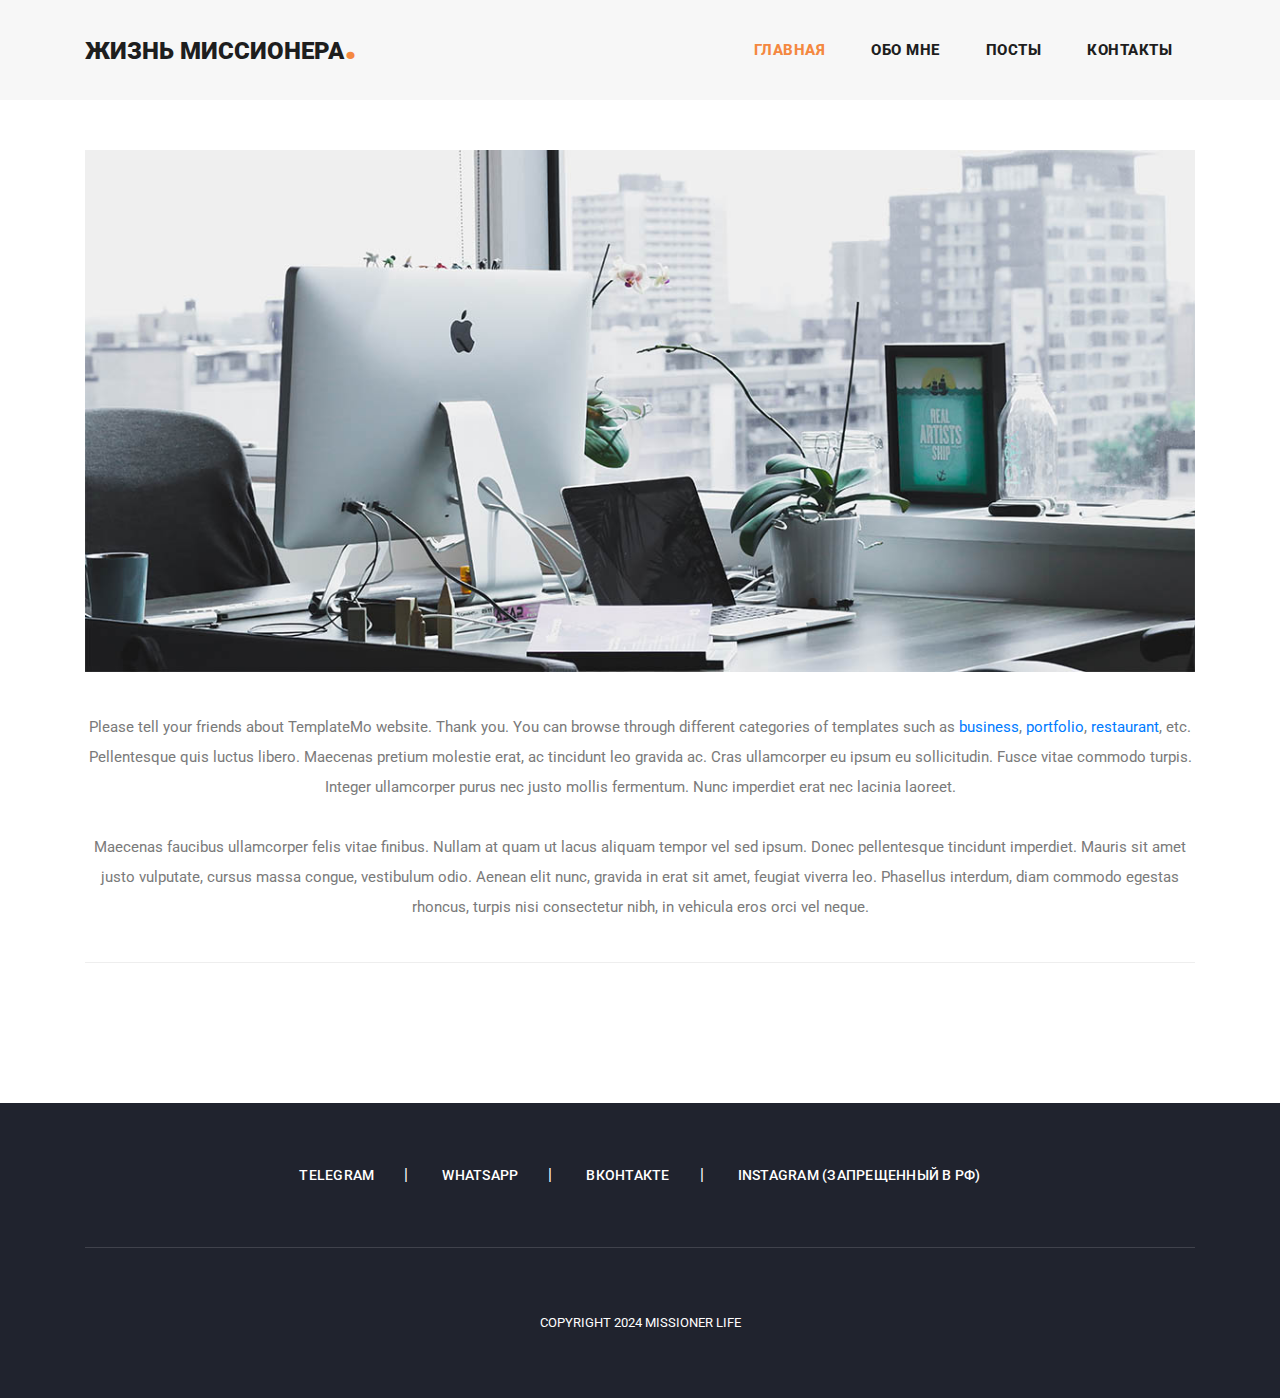
==== about.html @ b53db96b "04_11_24 Adding site." ====
<!DOCTYPE html>
<html lang="en">

  <head>

    <meta charset="utf-8">
    <meta name="viewport" content="width=device-width, initial-scale=1, shrink-to-fit=no">
    <meta name="description" content="">
    <meta name="author" content="TemplateMo">
    <link href="https://fonts.googleapis.com/css?family=Roboto:100,100i,300,300i,400,400i,500,500i,700,700i,900,900i&display=swap" rel="stylesheet">

    <title>Обо мне</title>

    <!-- Bootstrap core CSS -->
    <link href="vendor/bootstrap/css/bootstrap.min.css" rel="stylesheet">


    <!-- Additional CSS Files -->
    <link rel="stylesheet" href="assets/css/fontawesome.css">
    <link rel="stylesheet" href="assets/css/templatemo-stand-blog.css">
    <link rel="stylesheet" href="assets/css/owl.css">
<!--

TemplateMo 551 Stand Blog

https://templatemo.com/tm-551-stand-blog

-->
  </head>

  <body>

    <!-- ***** Preloader Start ***** -->
    <div id="preloader">
        <div class="jumper">
            <div></div>
            <div></div>
            <div></div>
        </div>
    </div>
    <!-- ***** Preloader End ***** -->

    <!-- Header -->
    <header class="" style="position: static;">
      <nav class="navbar navbar-expand-lg">
        <div class="container">
          <a class="navbar-brand" href="index.html"><h2>Жизнь Миссионера<em>.</em></h2></a>
          <button class="navbar-toggler" type="button" data-toggle="collapse" data-target="#navbarResponsive" aria-controls="navbarResponsive" aria-expanded="false" aria-label="Toggle navigation">
            <span class="navbar-toggler-icon"></span>
          </button>
          <div class="collapse navbar-collapse" id="navbarResponsive">
            <ul class="navbar-nav ml-auto">
              <li class="nav-item active">
                <a class="nav-link" href="index.html">Главная
                  <span class="sr-only">(current)</span>
                </a>
              </li>
              <li class="nav-item">
                <a class="nav-link" href="about.html">Обо мне</a>
              </li>
              <li class="nav-item">
                <a class="nav-link" href="blog.html">Посты</a>
              </li>
              <li class="nav-item">
                <a class="nav-link" href="contact.html">Контакты</a>
              </li>
            </ul>
          </div>
        </div>
      </nav>
    </header>


    <!-- Page Content -->
    <!-- Banner Starts Here -->
    <!-- Фото баннера -->
<!--
    <div class="heading-page header-text">
      <section class="page-heading">
        <div class="container">
          <div class="row">
            <div class="col-lg-12">
              <div class="text-content">
                <h4>about us</h4>
                <h2>more about us!</h2>
              </div>
            </div>
          </div>
        </div>
      </section>
    </div>
-->
    <!-- Фото баннера -->
    <!-- Banner Ends Here -->


    <section class="about-us" style="margin: 50px 0 0 0;">
      <div class="container">
        <div class="row">
          <div class="col-lg-12">
            <!-- Фото -->
            <img src="assets/images/about-us.jpg" alt="">
            <!-- Фото -->
            <!-- Текст под фото -->
            <p>Please tell your friends about TemplateMo website. Thank you. You can browse through different categories of templates such as <a rel="nofollow" href="https://templatemo.com/tag/business" target="_parent">business</a>, <a rel="nofollow" href="https://templatemo.com/tag/portfolio" target="_parent">portfolio</a>, <a rel="nofollow" href="https://templatemo.com/tag/restaurant" target="_parent">restaurant</a>, etc. Pellentesque quis luctus libero. Maecenas pretium molestie erat, ac tincidunt leo gravida ac. Cras ullamcorper eu ipsum eu sollicitudin. Fusce vitae commodo turpis. Integer ullamcorper purus nec justo mollis fermentum. Nunc imperdiet erat nec lacinia laoreet. <br><br>Maecenas faucibus ullamcorper felis vitae finibus. Nullam at quam ut lacus aliquam tempor vel sed ipsum. Donec pellentesque tincidunt imperdiet. Mauris sit amet justo vulputate, cursus massa congue, vestibulum odio. Aenean elit nunc, gravida in erat sit amet, feugiat viverra leo. Phasellus interdum, diam commodo egestas rhoncus, turpis nisi consectetur nibh, in vehicula eros orci vel neque.
            </p>
            <!-- Текст под фото -->
          </div>
        </div>
        <!-- Разделенный экран 50/50 -->
        <!--
        <div class="row">
          <div class="col-lg-6">
          <h4>Two-One Donec porttitor augue</h4>
          	<p>Quisque bibendum cursus viverra. Mauris at ex ipsum. Aenean condimentum urna nisl, eget interdum ante euismod vel. Aliquam at metus sit amet nunc dapibus posuere.</p>
          </div>
          <div class="col-lg-6">
          <h4>Two-Two Donec porttitor augue</h4>
          	<p>Maecenas et metus nisl. Morbi ac interdum metus. Aliquam erat volutpat. Donec posuere tortor vel volutpat consequat. Mauris sagittis magna vel tellus semper interdum et id sapien.</p>
          </div>
        </div>
        -->
        <!-- Разделенный экран 50/50 -->
      </div>
    </section>


    <footer>
      <div class="container">
        <div class="row">
          <!-- Ссылки на соц. сети -->
          <div class="col-lg-12">
            <ul class="social-icons">
              <li><a href="#">Telegram</a></li>
              <li><a href="#">Whatsapp</a></li>
              <li><a href="#">Вконтакте</a></li>
              <li><a href="#">Instagram (Запрещенный в РФ)</a></li>
            </ul>
          </div>
          <!-- Ссылки на соц. сети -->
          <div class="col-lg-12">
            <div class="copyright-text">
              <p>Copyright 2024 Missioner Life
            </div>
          </div>
        </div>
      </div>
    </footer>

    <!-- Bootstrap core JavaScript -->
    <script src="vendor/jquery/jquery.min.js"></script>
    <script src="vendor/bootstrap/js/bootstrap.bundle.min.js"></script>

    <!-- Additional Scripts -->
    <script src="assets/js/custom.js"></script>
    <script src="assets/js/owl.js"></script>
    <script src="assets/js/slick.js"></script>
    <script src="assets/js/isotope.js"></script>
    <script src="assets/js/accordions.js"></script>

    <script language = "text/Javascript">
      cleared[0] = cleared[1] = cleared[2] = 0; //set a cleared flag for each field
      function clearField(t){                   //declaring the array outside of the
      if(! cleared[t.id]){                      // function makes it static and global
          cleared[t.id] = 1;  // you could use true and false, but that's more typing
          t.value='';         // with more chance of typos
          t.style.color='#fff';
          }
      }
    </script>

  </body>
</html>
---- assets/css/templatemo-stand-blog.css ----
/* 

TemplateMo 551 Stand Blog

https://templatemo.com/tm-551-stand-blog

*/

body {
  font-family: 'Roboto', sans-serif;
  overflow-x: hidden;
  text-rendering: optimizeLegibility;
  -webkit-font-smoothing: antialiased;
  -moz-osx-font-smoothing: grayscale;
}
p {
	margin-bottom: 0px;
	font-size: 15px;
	font-weight: 400;
	color: #7a7a7a;
	line-height: 30px;
}
a {
	text-decoration: none!important;
}
ul {
	padding: 0;
	margin: 0;
	list-style: none;
}

h1,h2,h3,h4,h5,h6 {
	margin: 0px;
}

.main-button a {
	display: inline-block;
	background-color: #f48840;
	color: #fff;
	font-size: 13px;
	font-weight: 500;
	padding: 12px 20px;
	text-transform: uppercase;
	transition: all .3s;
}

.main-button a:hover {
	background-color: #fb9857;
}

.heading-page {
	padding-top: 110px;
}

.page-heading {
	margin: 0px 10px;
	padding: 120px 0px;
	text-align: left;
	background-position: center center;
	background-repeat: no-repeat;
	background-size: cover;
	background-image: url(../images/heading-bg.jpg);
}

.page-heading .text-content h4 {
	color: #f48840;
	font-size: 18px;
	text-transform: uppercase;
	font-weight: 900;
	letter-spacing: 0.5px;
	margin-bottom: 15px;
}

.page-heading .text-content h2 {
	color: #fff;
	font-size: 36px;
	font-weight: 700;
	text-transform: uppercase;
	letter-spacing: 0.5px;
}

#preloader {
  overflow: hidden;
  background: #f48840;
  left: 0;
  right: 0;
  top: 0;
  bottom: 0;
  position: fixed;
  z-index: 9999999;
  color: #fff;
}

#preloader .jumper {
  left: 0;
  top: 0;
  right: 0;
  bottom: 0;
  display: block;
  position: absolute;
  margin: auto;
  width: 50px;
  height: 50px;
}

#preloader .jumper > div {
  background-color: #fff;
  width: 10px;
  height: 10px;
  border-radius: 100%;
  -webkit-animation-fill-mode: both;
  animation-fill-mode: both;
  position: absolute;
  opacity: 0;
  width: 50px;
  height: 50px;
  -webkit-animation: jumper 1s 0s linear infinite;
  animation: jumper 1s 0s linear infinite;
}

#preloader .jumper > div:nth-child(2) {
  -webkit-animation-delay: 0.33333s;
  animation-delay: 0.33333s;
}

#preloader .jumper > div:nth-child(3) {
  -webkit-animation-delay: 0.66666s;
  animation-delay: 0.66666s;
}

@-webkit-keyframes jumper {
  0% {
    opacity: 0;
    -webkit-transform: scale(0);
    transform: scale(0);
  }
  5% {
    opacity: 1;
  }
  100% {
    -webkit-transform: scale(1);
    transform: scale(1);
    opacity: 0;
  }
}

@keyframes jumper {
  0% {
    opacity: 0;
    -webkit-transform: scale(0);
    transform: scale(0);
  }
  5% {
    opacity: 1;
  }
  100% {
    opacity: 0;
  }
}


/* Header Style */
header {
	position: absolute;
	z-index: 99999;
	width: 100%;
	height: 100px;
	background-color: #f7f7f7;
	-webkit-transition: all 0.3s ease-in-out 0s;
    -moz-transition: all 0.3s ease-in-out 0s;
    -o-transition: all 0.3s ease-in-out 0s;
    transition: all 0.3s ease-in-out 0s;
}
header .navbar {
	padding: 25px 0px;
}
.background-header .navbar {
	padding: 17px 0px;
}
.background-header {
	top: 0;
	height: 80px;
	position: fixed;
	box-shadow: 0px 1px 10px rgba(0,0,0,0.1);
}
.background-header .navbar-brand h2 {
	color: #121212!important;
}
.background-header .navbar-nav a.nav-link {
	color: #1e1e1e!important;
}
.background-header .navbar-nav .nav-link:hover,
.background-header .navbar-nav .active>.nav-link,
.background-header .navbar-nav .nav-link.active,
.background-header .navbar-nav .nav-link.show,
.background-header .navbar-nav .show>.nav-link {
	color: #f48840!important;
}
.navbar .navbar-brand {
	float: 	left;
	margin-top: -12px;
	outline: none;
}
.navbar .navbar-brand h2 {
	color: #1e1e1e;
	text-transform: uppercase;
	font-size: 24px;
	font-weight: 900;
	-webkit-transition: all .3s ease 0s;
    -moz-transition: all .3s ease 0s;
    -o-transition: all .3s ease 0s;
    transition: all .3s ease 0s;
}
.navbar .navbar-brand h2 em {
	font-size: 44px;
	font-style: normal;
	color: #f48840;
}
#navbarResponsive {
	z-index: 999;
}
.navbar-collapse {
	text-align: center;
}
.navbar .navbar-nav .nav-item {
	margin: 0px 15px;
}
.navbar .navbar-nav a.nav-link {
	text-transform: capitalize;
	font-size: 15px;
	font-weight: 800;
	text-transform: uppercase;
	letter-spacing: 0.5px;
	color: #1e1e1e;
	transition: all 0.3s;
}
.navbar .navbar-nav .nav-link:hover,
.navbar .navbar-nav .active>.nav-link,
.navbar .navbar-nav .nav-link.active,
.navbar .navbar-nav .nav-link.show,
.navbar .navbar-nav .show>.nav-link {
	color: #f48840;
}
.navbar .navbar-toggler-icon {
	background-image: none;
}
.navbar .navbar-toggler {
	border-color: #fff;
	background-color: #f48840;	
	height: 46px;
	outline: none;
	border-radius: 0px;
	position: absolute;
	right: 30px;
	top: 25px;
}
.navbar .navbar-toggler-icon:after {
	content: '\f0c9';
	color: #fff;
	font-size: 18px;
	line-height: 30px;
	font-family: 'FontAwesome';
}



/* Banner Style */
.main-banner .container-fluid {
	padding: 0px 10px;
	margin-bottom: -24px;
}
.owl-banner {
	padding-top: 110px;
}

.owl-banner .item {
	position: relative;
}

.owl-banner .item .item-content {
	position: absolute;
	bottom: 40px;
	left: 40px;
}

.owl-banner .item .item-content .meta-category span {
	color: #f48840;
	font-size: 18px;
	text-transform: uppercase;
	font-weight: 900;
	letter-spacing: 0.25px;
}

.owl-banner .item .item-content h4 {
	font-size: 24px;
	font-weight: 900;
	color: #fff;
	letter-spacing: 0.5px;
	text-transform: capitalize;
	margin: 10px 0px 12px 0px;
}

.owl-banner .item .item-content ul li {
	display: inline-block;
	margin-right: 8px;
}

.owl-banner .item .item-content ul li:after {
	content: '|';
	color: #fff;
	margin-left: 8px;
}

.owl-banner .item .item-content ul li:last-child::after {
	display: none;
}

.owl-banner .item .item-content ul li a {
	font-size: 14px;
	color: #fff;
	font-weight: 500;
	transition: all .3s;
}

.owl-banner .item .item-content ul li a:hover {
	color: #f48840;
}

.owl-banner .owl-nav {
	position: absolute;
	top: 50%;
	width: 100%;
}

.owl-banner .owl-nav .owl-prev {
	position: absolute;
	left: 40px;
}

.owl-banner .owl-nav .owl-next {
	position: absolute;
	right: 40px;
}

.owl-banner .owl-nav button {
	outline: none;
}

.owl-banner .owl-nav button span {
	color: #fff;
	font-size: 36px;
	width: 60px;
	height: 60px;
	display: inline-block;
	text-align: center;
	line-height: 60px;
	background-color: rgba(250,250,250,0.3);
}


/* Call To Action */

.call-to-action {
	margin-top: 100px;
}

.call-to-action .main-content {
	padding: 40px;
	background-image: url(../images/cta-bg.jpg);
	background-position: center center;
	background-repeat: no-repeat;
	background-size: cover;
}

.call-to-action .main-content span {
	color: #f48840;
	font-size: 18px;
	font-weight: 900;
	letter-spacing: 0.5px;
}

.call-to-action .main-content h4 {
	margin-bottom: 0px;
	margin-top: 12px;
	color: #fff;
	font-size: 26px;
	font-weight: 900;
	letter-spacing: 0.25px;
}

.call-to-action .main-content .main-button {
	text-align: right;
	margin-top: 12px;
}



/* Blog Posts */

.blog-posts {
	margin-top: 100px;
}

.blog-posts .blog-post {
	margin-bottom: 30px;
}

.blog-posts .blog-thumb img {
	width: 100%;
	overflow: hidden;
}

.blog-posts .down-content {
	padding: 40px;
	border-right: 1px solid #eee;
	border-left: 1px solid #eee;
	border-bottom: 1px solid #eee;
}

.blog-posts .down-content span {
	font-size: 18px;
	text-transform: uppercase;
	letter-spacing: 0.5px;
	font-weight: 900;
	color: #f48840;
}

.blog-posts .down-content h4 {
	font-size: 24px;
	text-transform: capitalize;
	letter-spacing: 0.5px;
	font-weight: 900;
	color: #20232e;
	margin: 10px 0px 12px 0px;
}

.blog-posts .down-content ul.post-info li {
	display: inline-block;
	margin-right: 8px;
}

.blog-posts .down-content ul.post-info li:after {
	content: '|';
	color: #aaa;
	margin-left: 8px;
}

.blog-posts .down-content h4 {
	font-size: 20px;
	letter-spacing: 0.25px;
}

.grid-system .down-content ul.post-info li {
	margin-right: 3px;
}

.grid-system .down-content ul.post-info li:after {
	margin-left: 5px;
}

.blog-posts .down-content ul.post-info li:last-child::after {
	display: none;
}

.blog-posts .down-content ul.post-info li a {
	font-size: 14px;
	color: #aaa;
	font-weight: 400;
	transition: all .3s;
}

.blog-posts .down-content ul.post-info li a:hover {
	color: #f48840;
}

.blog-posts .down-content p {
	padding: 25px 0px;
	margin: 25px 0px;
	border-top: 1px solid #eee;
	border-bottom: 1px solid #eee;
}

.blog-posts .down-content ul.post-share {
	text-align: right;
}

.blog-posts .down-content ul.post-tags li,
.blog-posts .down-content ul.post-share li {
	display: inline-block;
}

.blog-posts .down-content ul.post-tags li:first-child i,
.blog-posts .down-content ul.post-share li:first-child i {
	color: #f48840;
	margin-right: 5px;
}

.blog-posts .down-content ul.post-tags li,
.blog-posts .down-content ul.post-share li {
	color: #aaa;
}

.blog-posts .down-content ul.post-tags li a,
.blog-posts .down-content ul.post-share li a {
	font-size: 14px;
	color: #aaa;
	font-weight: 400;
	transition: all .3s;
}

.blog-posts .down-content ul.post-tags li a:hover,
.blog-posts .down-content ul.post-share li a:hover {
	color: #f48840;
}

.blog-posts .main-button a {
	height: 60px;
	line-height: 60px;
	padding: 0px;
	width: 100%;
	text-align: center;
}

ul.page-numbers {
	text-align: center;
}

ul.page-numbers li {
	display: inline-block;
	margin: 0px 5px;
}

ul.page-numbers li a {
	width: 50px;
	height: 50px;
	display: inline-block;
	text-align: center;
	line-height: 50px;
	font-size: 15px;
	color: #7a7a7a;
	border: 1px solid #eee;
	font-weight: 500;
	transition: all 0.3s;
}

ul.page-numbers li.active a {
	background-color: #f48840;
	border-color: #f48840;
	color: #fff;
}

ul.page-numbers li a:hover {
	color: #f48840;
}

.blog-posts .sidebar-heading h2 {
	font-size: 18px;
	text-transform: uppercase;
	font-weight: 900;
	letter-spacing: 0.5px;
	color: #20232e;
	border-bottom: 1px solid #eee;
	padding-bottom: 15px;
	margin-bottom: 25px;
}

.blog-posts .comments {
	margin-top: 30px;
}

.blog-posts .comments ul li {
	display: inline-block;
	margin-bottom: 20px;
	padding-bottom: 20px;
	border-bottom: 1px solid #eee;
}

.blog-posts .comments ul li.replied {
	padding-left: 130px;
}

.blog-posts .comments ul li:last-child {
	margin-bottom: 0px;
	padding-bottom: 0px;
	border-bottom: none;
}

.blog-posts .comments ul li .author-thumb {
	display: inline;
	float: left;
}

.blog-posts .comments ul li .author-thumb img {
	max-width: 100px;
	display: inline;
}

.blog-posts .comments ul li .right-content {
	margin-left: 130px;
}

.blog-posts .comments ul li .right-content h4 {
	color: #20232e;
	font-size: 19px;
	font-weight: 900;
	letter-spacing: 0.5px;
}

.blog-posts .comments ul li .right-content h4 span {
	font-size: 14px;
    color: #aaa;
	font-weight: 400;
	letter-spacing: 0.25px;
	margin-left: 20px;
}

.blog-posts .submit-comment {
	margin-top: 60px;
}

.blog-posts .submit-comment input {
	width: 100%;
	height: 46px;
	border: 1px solid #eee;
	font-size: 13px;
	text-transform: uppercase;
	font-weight: 500;
	color: #7a7a7a;
	outline: none;
	padding: 0px 15px;
	margin-bottom: 30px;
}

.blog-posts .submit-comment textarea {
	width: 100%;
	height: 46px;
	border: 1px solid #eee;
	font-size: 13px;
	text-transform: uppercase;
	font-weight: 500;
	color: #7a7a7a;
	outline: none;
	padding: 10px 15px;
	margin-bottom: 30px;
	height: 180px;
	max-height: 220px;
	max-width: 100%;
	min-width: 160px;
}

.blog-posts .submit-comment input::placeholder,
.blog-posts .submit-comment textarea::placeholder {
	color: #aaa;
}

.blog-posts .submit-comment button {
	display: inline-block;
	background-color: #f48840;
	color: #fff;
	font-size: 13px;
	font-weight: 500;
	padding: 12px 20px;
	text-transform: uppercase;
	transition: all .3s;
	border: none;
	outline: none;
}

.blog-posts .submit-comment button:hover {
	background-color: #fb9857;
}

/* Sidebar */

.sidebar {
	margin-left: 30px;
}

.sidebar .sidebar-item {
	margin-top: 50px;
}

.sidebar .search {
	margin-top: 0px;
}

.sidebar .sidebar-heading h2 {
	font-size: 18px;
	text-transform: uppercase;
	font-weight: 900;
	letter-spacing: 0.5px;
	color: #20232e;
	border-bottom: 1px solid #eee;
	padding-bottom: 15px;
	margin-bottom: 25px;
}

.sidebar .search input {
	width: 100%;
	height: 50px;
	border: 1px solid #eee;
	font-size: 13px;
	text-transform: uppercase;
	font-weight: 500;
	color: #7a7a7a;
	outline: none;
	padding: 0px 15px;
}

.sidebar .search input::placeholder {
	color: #aaa;
}

.sidebar .recent-posts ul li {
	margin-bottom: 15px;
	padding-bottom: 15px;
	border-bottom: 1px solid #eee;
}

.sidebar .recent-posts ul li:last-child {
	margin-bottom: 0px;
	padding-bottom: 0px;
	border-bottom: none;
}

.sidebar .recent-posts ul li h5 {
	font-size: 19px;
	font-weight: 900;
	color: #20232e;
	line-height: 30px;
	transition: all 0.3s;
}

.sidebar .recent-posts ul li h5:hover {
	color: #f48840;
}

.sidebar .recent-posts ul li span {
	display: block;
	font-size: 14px;
	color: #aaa;
	margin-top: 8px;
}

.sidebar .categories ul li {
	margin-bottom: 15px;
}

.sidebar .categories ul li:last-child {
	margin-bottom: 0px;
}

.sidebar .categories ul li a {
	font-size: 15px;
	font-weight: 700;
	color: #20232e;
	transition: all .3s;
}

.sidebar .categories ul li a:hover {
	color: #f48840;
}

.sidebar .tags ul li {
	margin-right: 6px;
	display: inline-block;
}

.sidebar .tags ul li {
	margin-bottom: 10px;
}

.sidebar .tags ul li a {
	font-size: 15px;
	font-weight: 500;
	color: #aaa;
	display: inline-block;
	border: 1px solid #eee;
	padding: 10px 18px;
	transition: all .3s;
}

.sidebar .tags ul li a:hover {
	background-color: #f48840;
	border-color: #f48840;
	color: #fff;
}


/* Footer */

footer {
	margin-top: 100px;
	text-align: center;
	background-color: #20232e;
	padding: 60px 0px;
}

footer ul.social-icons {
	padding-bottom: 60px;
	margin-bottom: 60px;
	border-bottom: 1px solid rgba(250,250,250,0.15);
}

footer ul.social-icons li {
	display: inline-block;
	margin-right: 30px;
}

footer ul.social-icons li:after {
	content: "|";
	color: #fff;
	margin-left: 30px;
}

footer ul.social-icons li:last-child {
	margin-right: 0px;
}

footer ul.social-icons li:last-child::after {
	display: none;
}

footer ul.social-icons li a {
	font-size: 14px;
	text-transform: uppercase;
	color: #fff;
	font-weight: 500;
	letter-spacing: 0.25px;
	transition: all .3s;
}

footer ul.social-icons li a:hover {
	color: #f48840;
}

footer p {
	font-size: 13px;
	text-transform: uppercase;
	color: #fff;
}

footer p a {
	color: #f48840;
}

footer p a:hover {
	color: #f48840;
}


/* Contact Form */

.contact-us .down-contact,
.contact-us #map {
	margin-top: 80px;
}

.contact-us .sidebar-heading h2 {
	font-size: 18px;
	text-transform: uppercase;
	font-weight: 900;
	letter-spacing: 0.5px;
	color: #20232e;
	border-bottom: 1px solid #eee;
	padding-bottom: 15px;
	margin-bottom: 25px;
}

.contact-us .contact-form input {
	width: 100%;
	height: 46px;
	border: 1px solid #eee;
	font-size: 13px;
	text-transform: uppercase;
	font-weight: 500;
	color: #7a7a7a;
	outline: none;
	padding: 0px 15px;
	margin-bottom: 30px;
}

.contact-us .contact-form textarea {
	width: 100%;
	height: 46px;
	border: 1px solid #eee;
	font-size: 13px;
	text-transform: uppercase;
	font-weight: 500;
	color: #7a7a7a;
	outline: none;
	padding: 10px 15px;
	margin-bottom: 30px;
	height: 180px;
	max-height: 220px;
	max-width: 100%;
	min-width: 160px;
}

.contact-us .contact-form input::placeholder,
.contact-us .contact-form textarea::placeholder {
	color: #aaa;
}

.contact-us .contact-form button {
	display: inline-block;
	background-color: #f48840;
	color: #fff;
	font-size: 13px;
	font-weight: 500;
	padding: 12px 20px;
	text-transform: uppercase;
	transition: all .3s;
	border: none;
	outline: none;
}

.contact-us .contact-form button:hover {
	background-color: #fb9857;
}

.contact-us .contact-information {
	margin-left: 30px;
}

.contact-us .contact-information ul li {
	margin-bottom: 15px;
	padding-bottom: 15px;
	border-bottom: 1px solid #eee;
}

.contact-us .contact-information ul li:last-child {
	margin-bottom: 0px;
	padding-bottom: 0px;
	border-bottom: none;
}

.contact-us .contact-information ul li h5 {
	font-size: 19px;
	font-weight: 900;
	color: #20232e;
	line-height: 30px;
}

.contact-us .contact-information ul li span {
	display: block;
	font-size: 14px;
	color: #aaa;
	margin-top: 8px;
}


/* About Us */

.about-us {
	margin-top: 100px;
	text-align: center;
}

.about-us img {
	width: 100%;
	overflow: hidden;
}

.about-us p {
	margin: 40px 0px;
	border-bottom: 1px solid #eee;
	padding-bottom: 40px;
}

.about-us ul li {
	display: inline-block;
	margin: 0px 5px;
}

.about-us ul li a {
	width: 40px;
	height: 40px;
	text-align: center;
	line-height: 40px;
	display: inline-block;
	background-color: #212931;
	color: #fff;
	border-radius: 50%;
	transition: all .3s;
}

.about-us ul li a:hover {
	background-color: #f48840;
}


/* Responsive Style */
@media (max-width: 1250px) {
	.owl-banner .owl-nav .owl-prev {
		left: 0px;
	}
	.owl-banner .owl-nav .owl-next {
		right: 0px;
	}
	.owl-banner .owl-nav button span {
		width: 35px;
	}
	.owl-banner .item .item-content .meta-category span {
		font-size: 16px;
	}
	.owl-banner .item .item-content h4 {
		font-size: 20px;
	}
}
@media (max-width: 768px) {
	.owl-banner .owl-nav {
		display: none;
	}
}

@media (max-width: 992px) {
	.navbar .navbar-brand {
		position: absolute;
		left: 30px;
		top: 25px;
	}
	.background-header .navbar-brand,
	.background-header .navbar-toggler {
		top: 15px;
	}
	.navbar .navbar-brand {
		width: auto;
	}
	.navbar:after {
		display: none;
	}
	#navbarResponsive {
	    z-index: 99999;
	    position: absolute;
	    top: 80px;
	    left: 0;
	    width: 100%;
	    text-align: center;
	    background-color: #fff;
	    box-shadow: 0px 10px 10px rgba(0,0,0,0.1);
	}
	.navbar .navbar-nav .nav-item {
		border-bottom: 1px solid #eee;
	}
	.navbar .navbar-nav .nav-item:last-child {
		border-bottom: none;
	}
	.navbar .navbar-nav a.nav-link {
		padding: 15px 0px;
		color: #1e1e1e!important;
	}
	.navbar .navbar-nav .nav-link:hover,
	.navbar .navbar-nav .active>.nav-link,
	.navbar .navbar-nav .nav-link.active,
	.navbar .navbar-nav .nav-link.show,
	.navbar .navbar-nav .show>.nav-link {
		color: #f48840!important;
		border-bottom: none!important;
		padding-bottom: 15px;
	}
	.owl-banner .item .item-content .meta-category span {
		font-size: 18px;
	}
	.owl-banner .item .item-content {
		text-align: center;
		width: 80%;
		left: 50%;
		top: 50%;
		bottom: auto;
		transform: translate(-50%,-50%);
	}
	.owl-banner .item .item-content h4 {
		font-size: 24px;
	}
	.call-to-action {
		text-align: center;
	}
	.call-to-action .main-content .main-button {
		text-align: center;
		margin-top: 30px;
	}
	.sidebar {
		margin-left: 0px;
		margin-top: 60px;
		padding-top: 60px;
		border-top: 3px solid #f7f7f7;
	}
	.contact-us .contact-information {
		margin-left: 0px;
		margin-top: 60px;
	}
}
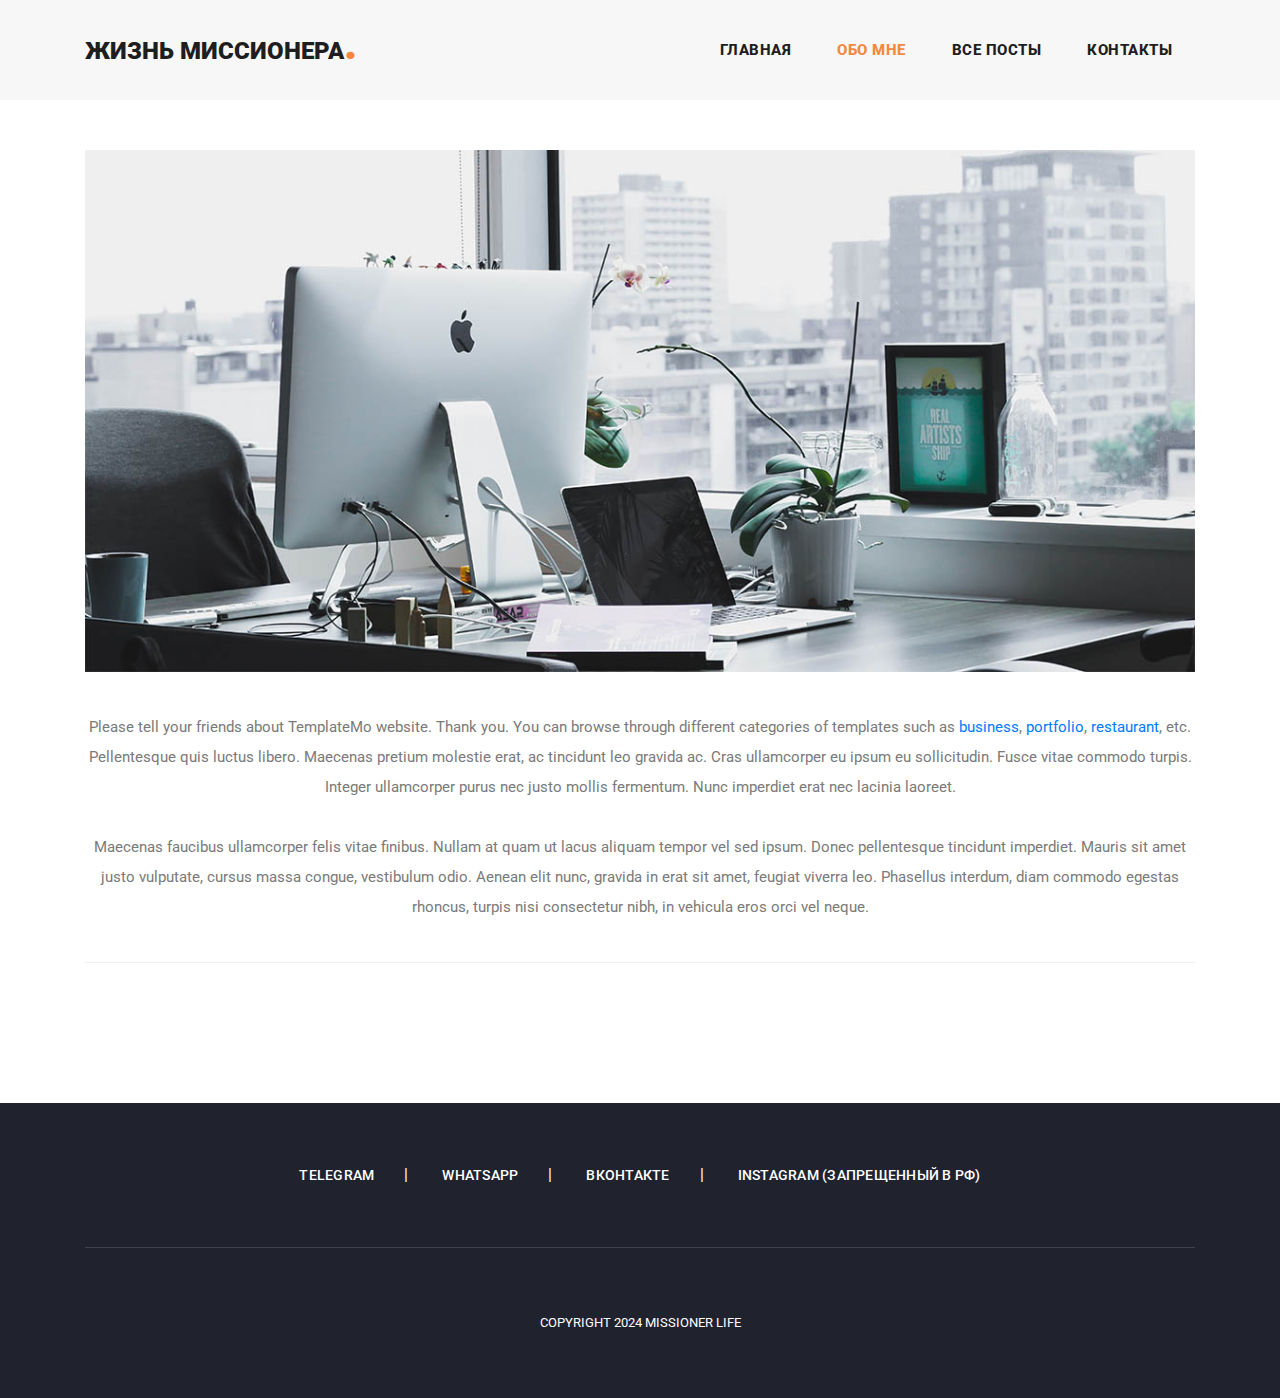
==== commit 5b8ecaaf: "15_11_24 Updating pages." ====
--- a/about.html
+++ b/about.html
@@ -50,16 +50,16 @@
           </button>
           <div class="collapse navbar-collapse" id="navbarResponsive">
             <ul class="navbar-nav ml-auto">
+              <li class="nav-item">
+                <a class="nav-link" href="index.html">Главная</a>
+              </li>
               <li class="nav-item active">
-                <a class="nav-link" href="index.html">Главная
+                <a class="nav-link" href="about.html">Обо мне
                   <span class="sr-only">(current)</span>
                 </a>
               </li>
               <li class="nav-item">
-                <a class="nav-link" href="about.html">Обо мне</a>
-              </li>
-              <li class="nav-item">
-                <a class="nav-link" href="blog.html">Посты</a>
+                <a class="nav-link" href="blog.html">Все посты</a>
               </li>
               <li class="nav-item">
                 <a class="nav-link" href="contact.html">Контакты</a>
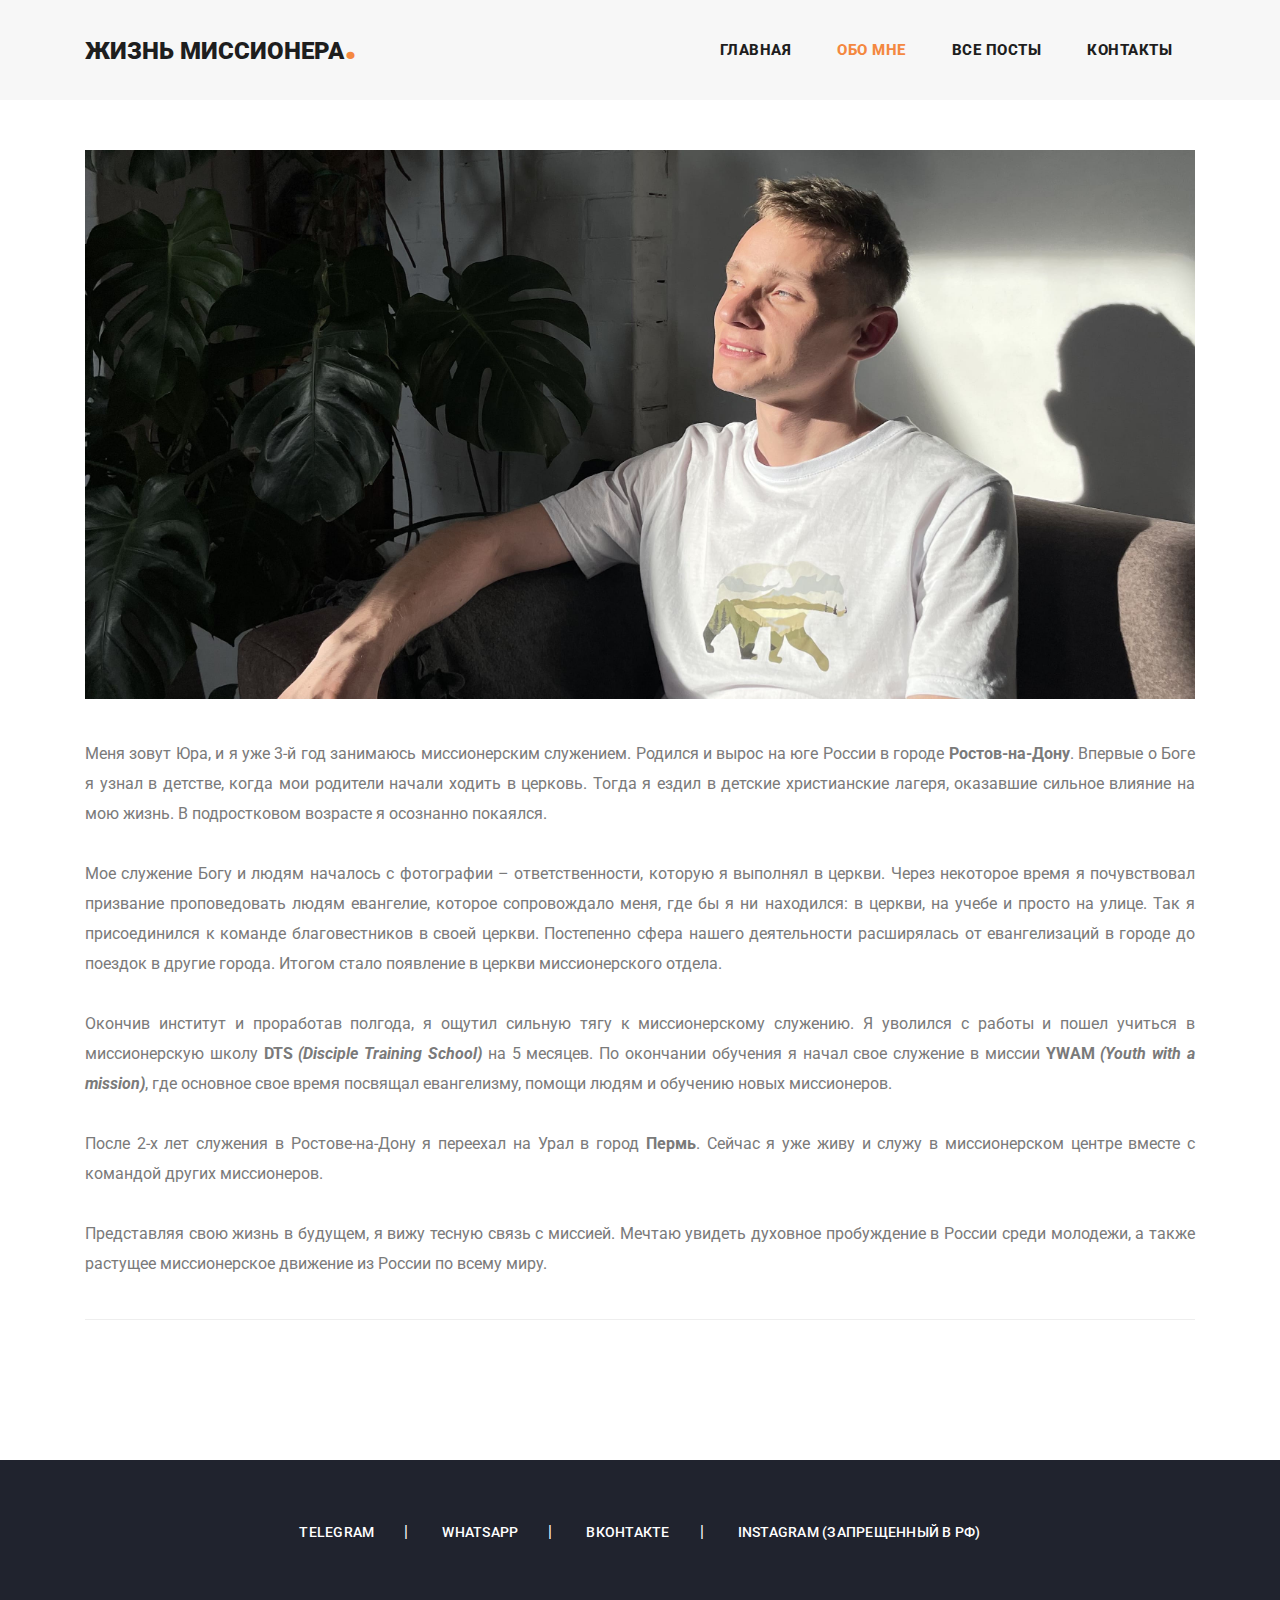
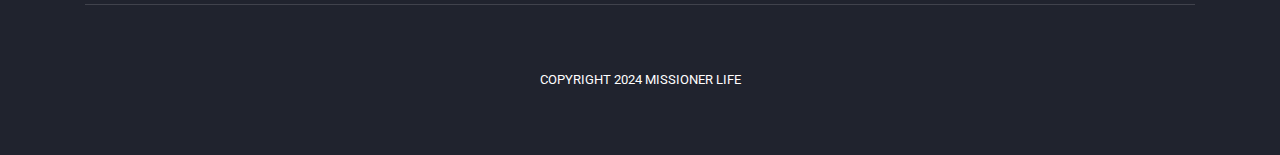
==== commit 440614d8: "25_11_24 News letter for september-october 2024" ====
--- a/about.html
+++ b/about.html
@@ -8,7 +8,8 @@
     <meta name="description" content="">
     <meta name="author" content="TemplateMo">
     <link href="https://fonts.googleapis.com/css?family=Roboto:100,100i,300,300i,400,400i,500,500i,700,700i,900,900i&display=swap" rel="stylesheet">
-
+    <link rel="icon" type="image/png" href="assets/images/favicon.png"/>
+    
     <title>Обо мне</title>
 
     <!-- Bootstrap core CSS -->
@@ -99,10 +100,15 @@
         <div class="row">
           <div class="col-lg-12">
             <!-- Фото -->
-            <img src="assets/images/about-us.jpg" alt="">
+            <img src="assets/images/Обо мне.jpg" alt="">
             <!-- Фото -->
             <!-- Текст под фото -->
-            <p>Please tell your friends about TemplateMo website. Thank you. You can browse through different categories of templates such as <a rel="nofollow" href="https://templatemo.com/tag/business" target="_parent">business</a>, <a rel="nofollow" href="https://templatemo.com/tag/portfolio" target="_parent">portfolio</a>, <a rel="nofollow" href="https://templatemo.com/tag/restaurant" target="_parent">restaurant</a>, etc. Pellentesque quis luctus libero. Maecenas pretium molestie erat, ac tincidunt leo gravida ac. Cras ullamcorper eu ipsum eu sollicitudin. Fusce vitae commodo turpis. Integer ullamcorper purus nec justo mollis fermentum. Nunc imperdiet erat nec lacinia laoreet. <br><br>Maecenas faucibus ullamcorper felis vitae finibus. Nullam at quam ut lacus aliquam tempor vel sed ipsum. Donec pellentesque tincidunt imperdiet. Mauris sit amet justo vulputate, cursus massa congue, vestibulum odio. Aenean elit nunc, gravida in erat sit amet, feugiat viverra leo. Phasellus interdum, diam commodo egestas rhoncus, turpis nisi consectetur nibh, in vehicula eros orci vel neque.
+            <p style="text-align: justify;">
+              Меня зовут Юра, и я уже 3-й год занимаюсь миссионерским служением. Родился и вырос на юге России в городе <strong>Ростов-на-Дону</strong>. Впервые о Боге я узнал в детстве, когда мои родители начали ходить в церковь. Тогда я ездил в детские христианские лагеря, оказавшие сильное влияние на мою жизнь. В подростковом возрасте я осознанно покаялся.<br><br>
+              Мое служение Богу и людям началось с фотографии – ответственности, которую я выполнял в церкви. Через некоторое время я почувствовал призвание проповедовать людям евангелие, которое сопровождало меня, где бы я ни находился: в церкви, на учебе и просто на улице. Так я присоединился к команде благовестников в своей церкви. Постепенно сфера нашего деятельности расширялась от евангелизаций в городе до поездок в другие города. Итогом стало появление в церкви миссионерского отдела.<br><br>
+              Окончив институт и проработав полгода, я ощутил сильную тягу к миссионерскому служению. Я уволился с работы и пошел учиться в миссионерскую школу <strong>DTS <em>(Disciple Training School)</em></strong> на 5 месяцев. По окончании обучения я начал свое служение в миссии <strong>YWAM <em>(Youth with a mission)</em></strong>, где основное свое время посвящал евангелизму, помощи людям и обучению новых миссионеров.<br><br>
+              После 2-х лет служения в Ростове-на-Дону я переехал на Урал в город <strong>Пермь</strong>. Сейчас я уже живу и служу в миссионерском центре вместе с командой других миссионеров.<br><br>
+              Представляя свою жизнь в будущем, я вижу тесную связь с миссией. Мечтаю увидеть духовное пробуждение в России среди молодежи, а также растущее миссионерское движение из России по всему миру.<br>
             </p>
             <!-- Текст под фото -->
           </div>
@@ -131,10 +137,10 @@
           <!-- Ссылки на соц. сети -->
           <div class="col-lg-12">
             <ul class="social-icons">
-              <li><a href="#">Telegram</a></li>
-              <li><a href="#">Whatsapp</a></li>
-              <li><a href="#">Вконтакте</a></li>
-              <li><a href="#">Instagram (Запрещенный в РФ)</a></li>
+              <li><a href="https://t.me/missioner_life">Telegram</a></li>
+              <li><a href="https://wa.me/79081764960">Whatsapp</a></li>
+              <li><a href="https://vk.com/yuri.pishkov">Вконтакте</a></li>
+              <li><a href="https://www.instagram.com/yuri_pishkov/profilecard/?igsh=aG5pemZlejg4cHBi">Instagram (Запрещенный в РФ)</a></li>
             </ul>
           </div>
           <!-- Ссылки на соц. сети -->
--- a/assets/css/templatemo-stand-blog.css
+++ b/assets/css/templatemo-stand-blog.css
@@ -1,4 +1,4 @@
-/* 
+/*
 
 TemplateMo 551 Stand Blog
 
@@ -13,13 +13,15 @@
   -webkit-font-smoothing: antialiased;
   -moz-osx-font-smoothing: grayscale;
 }
+
 p {
 	margin-bottom: 0px;
-	font-size: 15px;
+	font-size: 16px;
 	font-weight: 400;
 	color: #7a7a7a;
 	line-height: 30px;
 }
+
 a {
 	text-decoration: none!important;
 }
@@ -246,7 +248,7 @@
 }
 .navbar .navbar-toggler {
 	border-color: #fff;
-	background-color: #f48840;	
+	background-color: #f48840;
 	height: 46px;
 	outline: none;
 	border-radius: 0px;
@@ -1090,4 +1092,4 @@
 		margin-left: 0px;
 		margin-top: 60px;
 	}
-}+}
